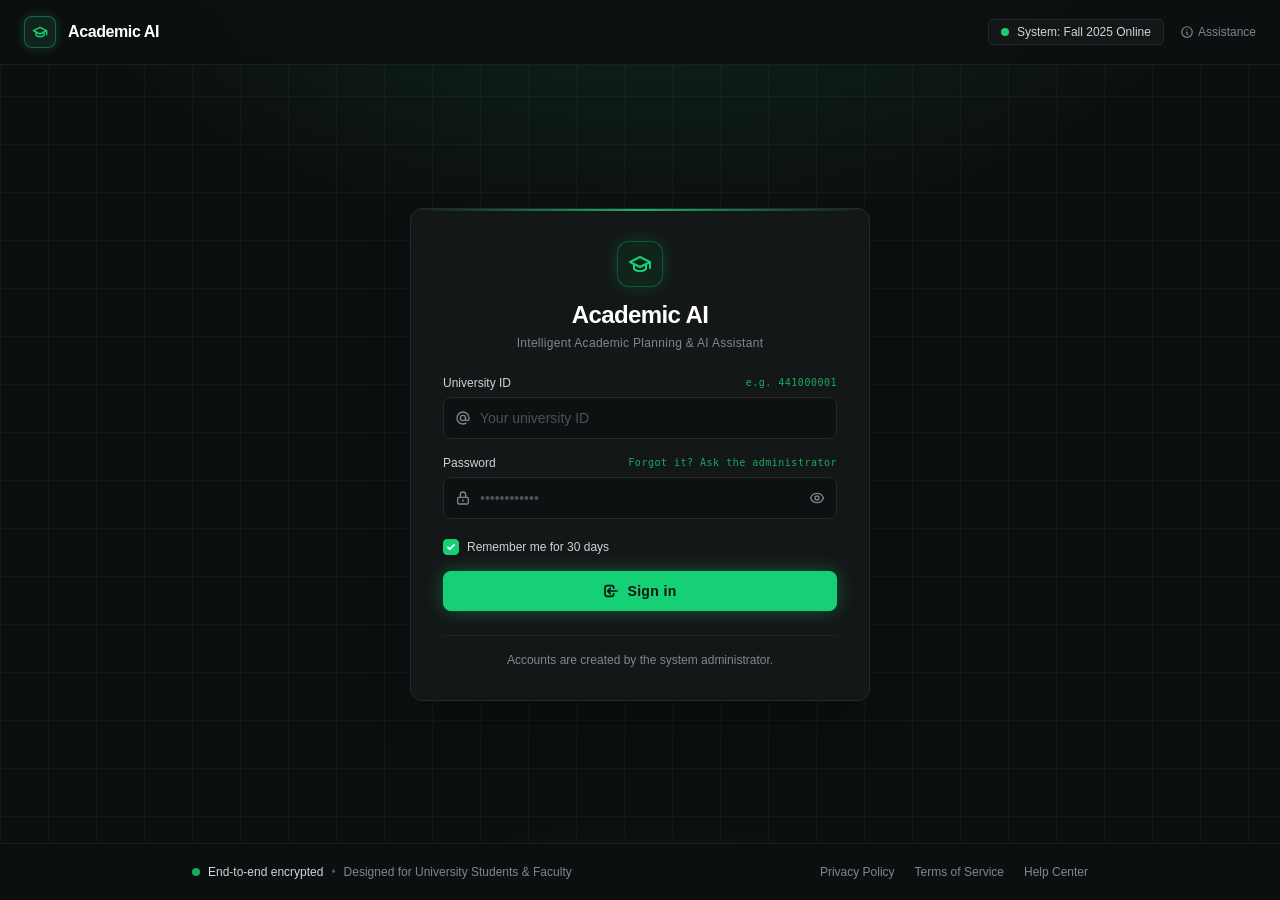
==== frontend/advisor-page/index.html @ 3d841a7f "Add sign-in and role-based access for students, advisors and admins Accounts, sessions, saved chats " ====
<!DOCTYPE html>
<html lang="en">
<head>
  <meta charset="UTF-8">
  <meta name="viewport" content="width=device-width, initial-scale=1.0">
  <title>Academic AI - Advising</title>

  <link rel="preconnect" href="https://fonts.googleapis.com">
  <link rel="preconnect" href="https://fonts.gstatic.com" crossorigin>
  <link rel="stylesheet" href="https://fonts.googleapis.com/css2?family=Inter:wght@300;400;500;600;700;800&amp;family=JetBrains+Mono:wght@400;500;600&amp;display=swap">
  <link rel="stylesheet" href="style.css?v=2">
</head>

<body>

  <!-- ======================= Header ======================= -->
  <header class="header">
    <div class="header__left">
      <a href="index.html" class="brand" aria-label="Academic AI home">
        <div class="brand__logo">
          <svg fill="none" stroke="currentColor" stroke-linecap="round" stroke-linejoin="round" stroke-width="2.2" viewBox="0 0 24 24">
            <path d="M22 10v6M2 10l10-5 10 5-10 5z"></path>
            <path d="M6 12v5c3 3 9 3 12 0v-5"></path>
          </svg>
        </div>
        <span class="brand__name">Academic AI</span>
      </a>
      <nav class="nav-links" aria-label="Main">
        <a href="../chatbot-page/index.html?v=2" class="nav-link">Open chatbot</a>
        <a href="../admin-page/index.html?v=2" class="nav-link" id="admin-link" hidden>Admin console</a>
      </nav>
    </div>

    <div class="header__right">
      <div class="user">
        <div class="user__avatar">?</div>
        <div class="user__info">
          <div class="user__name">Loading</div>
          <div class="user__id"></div>
        </div>
        <button type="button" id="sign-out-btn" class="sign-out" title="Sign out" aria-label="Sign out">
          <svg fill="none" stroke="currentColor" stroke-width="1.8" viewBox="0 0 24 24">
            <path stroke-linecap="round" stroke-linejoin="round" d="M17 16l4-4m0 0l-4-4m4 4H7m6 4v1a3 3 0 01-3 3H6a3 3 0 01-3-3V7a3 3 0 013-3h4a3 3 0 013 3v1"></path>
          </svg>
        </button>
      </div>
    </div>
  </header>

  <!-- ======================= Layout ======================= -->
  <main class="layout" id="layout">

    <!-- Student list -->
    <aside class="list-pane" id="list-pane" aria-label="Students">
      <div class="list-pane__head">
        <h1 class="list-pane__title">Students</h1>
        <span class="muted" id="student-count"></span>
      </div>
      <label class="visually-hidden" for="search">Search students by name or ID</label>
      <input type="search" id="search" class="input" placeholder="Search by name or ID" autocomplete="off">
      <div id="list-status" class="status" role="status"></div>
      <ul class="student-list" id="student-list"></ul>
    </aside>

    <!-- Detail -->
    <section class="detail-pane" id="detail-pane" aria-live="polite">
      <button type="button" class="back-btn" id="back-btn">
        <svg fill="none" stroke="currentColor" stroke-width="2" viewBox="0 0 24 24" width="14" height="14"><path stroke-linecap="round" stroke-linejoin="round" d="M15 19l-7-7 7-7"></path></svg>
        Back to students
      </button>
      <div id="detail"></div>
    </section>
  </main>

  <!-- ======================= Footer ======================= -->
  <footer class="footer">
    <span>Student messages in the chatbot are private to the student.</span>
  </footer>

  <script src="../shared/auth.js?v=2"></script>
  <script src="script.js?v=2"></script>
</body>
</html>
---- frontend/advisor-page/style.css ----
/* ==========================================================
   Academic AI - Advisor page
   ========================================================== */

:root {
  --primary: #16d076;
  --primary-light: #3ae395;
  --primary-10: rgba(22, 208, 118, 0.1);
  --primary-20: rgba(22, 208, 118, 0.2);
  --primary-25: rgba(22, 208, 118, 0.25);
  --primary-30: rgba(22, 208, 118, 0.3);
  --primary-40: rgba(22, 208, 118, 0.4);

  --bg: #0c0f10;
  --surface-dim-70: rgba(12, 15, 16, 0.7);
  --card: #15191a;
  --logo-bg: #11241c;

  --border: #23282b;
  --border-40: rgba(35, 40, 43, 0.4);
  --border-60: rgba(35, 40, 43, 0.6);

  --white: #ffffff;
  --black: #000000;
  --gray-200: #e5e7eb;
  --gray-300: #d1d5db;
  --gray-400: #9ca3af;
  --gray-600: #4b5563;
  --danger: #f87171;
  --danger-10: rgba(248, 113, 113, 0.1);
  --danger-30: rgba(248, 113, 113, 0.3);

  --font: 'Inter', sans-serif;
  --font-mono: 'JetBrains Mono', monospace;
  --transition: 0.2s ease;
}

*, *::before, *::after { box-sizing: border-box; }
html, body { margin: 0; }
h1, h2, h3, p, ul { margin: 0; }
ul { padding: 0; list-style: none; }
a { color: inherit; text-decoration: none; }
button { font: inherit; color: inherit; background: none; border: none; padding: 0; cursor: pointer; }
svg { display: block; flex-shrink: 0; }
[hidden] { display: none !important; }
::selection { background-color: var(--primary); color: var(--black); }

:focus-visible { outline: 2px solid var(--primary); outline-offset: 2px; }

body {
  min-height: 100vh;
  display: flex;
  flex-direction: column;
  font-family: var(--font);
  line-height: 1.5;
  color: var(--gray-200);
  -webkit-font-smoothing: antialiased;
  background-color: var(--bg);
}

.visually-hidden {
  position: absolute; width: 1px; height: 1px; overflow: hidden;
  clip: rect(0 0 0 0); white-space: nowrap;
}

.muted { color: var(--gray-400); }
.mono { font-family: var(--font-mono); }

/* ---------- Header ---------- */
.header {
  position: sticky; top: 0; z-index: 50;
  width: 100%;
  padding: 16px 24px;
  display: flex; align-items: center; justify-content: space-between; gap: 12px;
  border-bottom: 1px solid var(--border-40);
  background-color: var(--surface-dim-70);
  backdrop-filter: blur(4px);
  -webkit-backdrop-filter: blur(4px);
}
.header__left, .header__right { display: flex; align-items: center; gap: 20px; min-width: 0; }
.brand { display: flex; align-items: center; gap: 12px; }
.brand__logo {
  width: 32px; height: 32px;
  display: flex; align-items: center; justify-content: center;
  border-radius: 8px;
  background-color: var(--logo-bg);
  border: 1px solid var(--primary-40);
  box-shadow: 0 0 12px var(--primary-25);
  color: var(--primary);
}
.brand__logo svg { width: 16px; height: 16px; }
.brand__name { font-size: 16px; font-weight: 700; letter-spacing: -0.025em; color: var(--white); white-space: nowrap; }

.nav-links { display: flex; align-items: center; gap: 4px; }
.nav-link {
  padding: 6px 12px; border-radius: 6px;
  font-size: 12px; font-weight: 500; color: var(--gray-400); white-space: nowrap;
  transition: color var(--transition);
}
.nav-link:hover { color: var(--white); }

.user { display: flex; align-items: center; gap: 12px; padding-left: 12px; border-left: 1px solid var(--border); }
.user__avatar {
  width: 28px; height: 28px;
  display: flex; align-items: center; justify-content: center;
  border-radius: 50%;
  background-color: var(--primary-20);
  border: 1px solid var(--primary-40);
  font-size: 12px; font-weight: 700; color: var(--primary);
}
.user__info { display: none; text-align: left; }
.user__name { font-size: 12px; line-height: 1; font-weight: 500; color: var(--white); }
.user__id { margin-top: 2px; font-family: var(--font-mono); font-size: 10px; color: var(--gray-400); }
.sign-out { margin-left: 8px; color: var(--gray-400); transition: color var(--transition); }
.sign-out:hover { color: var(--danger); }
.sign-out svg { width: 16px; height: 16px; }

/* ---------- Layout ---------- */
.layout {
  flex: 1;
  width: 100%;
  max-width: 1200px;
  margin: 0 auto;
  display: grid;
  grid-template-columns: 1fr;
  gap: 24px;
  padding: 24px 16px;
}

.list-pane { display: flex; flex-direction: column; gap: 12px; min-width: 0; }
.list-pane__head { display: flex; align-items: baseline; justify-content: space-between; }
.list-pane__title { font-size: 18px; font-weight: 700; color: var(--white); letter-spacing: -0.02em; }

.input {
  width: 100%;
  padding: 10px 12px;
  border-radius: 10px;
  border: 1px solid var(--border);
  background-color: var(--bg);
  color: var(--white);
  font: inherit; font-size: 14px;
}
.input::placeholder { color: var(--gray-600); }
.input:focus-visible { outline: 2px solid var(--primary); outline-offset: 1px; border-color: var(--primary-40); }

.status { font-size: 13px; color: var(--gray-400); }
.status:empty { display: none; }
.status--error { color: var(--danger); }

.student-list { display: flex; flex-direction: column; gap: 6px; }
.student-row {
  width: 100%;
  display: flex; align-items: center; gap: 12px;
  padding: 10px 12px;
  border-radius: 10px;
  border: 1px solid var(--border);
  background-color: var(--card);
  text-align: left;
  transition: border-color var(--transition);
}
.student-row:hover { border-color: var(--primary-30); }
.student-row[aria-current="true"] { border-color: var(--primary-40); background-color: var(--primary-10); }
.student-row.is-inactive { opacity: 0.6; }
.avatar {
  width: 32px; height: 32px;
  display: flex; align-items: center; justify-content: center;
  border-radius: 50%;
  background-color: var(--primary-20);
  border: 1px solid var(--primary-40);
  font-size: 12px; font-weight: 700; color: var(--primary);
}
.avatar--lg { width: 48px; height: 48px; font-size: 16px; }
.student-row__body { flex: 1; min-width: 0; }
.student-row__name { font-size: 14px; font-weight: 600; color: var(--white); overflow: hidden; text-overflow: ellipsis; white-space: nowrap; }
.student-row__meta { display: flex; flex-wrap: wrap; gap: 2px 10px; font-size: 12px; color: var(--gray-400); }
.student-row__meta .mono { font-size: 11px; }
.student-row__gpa { font-family: var(--font-mono); font-size: 13px; font-weight: 600; color: var(--primary-light); }
.student-row__gpa--low { color: var(--danger); }

/* ---------- Detail ---------- */
.detail-pane { display: none; min-width: 0; }
.back-btn {
  display: inline-flex; align-items: center; gap: 6px;
  margin-bottom: 16px; padding: 6px 10px;
  border-radius: 8px; border: 1px solid var(--border);
  font-size: 13px; color: var(--gray-300);
}
.back-btn:hover { color: var(--white); border-color: var(--primary-30); }

/* Narrow: list OR detail */
.layout.has-selection .list-pane { display: none; }
.layout.has-selection .detail-pane { display: block; }

.empty {
  padding: 32px 20px;
  border: 1px dashed var(--border);
  border-radius: 12px;
  text-align: center;
  font-size: 14px; color: var(--gray-400);
}
.empty strong { display: block; margin-bottom: 4px; font-size: 15px; color: var(--gray-200); }

.profile-head { display: flex; align-items: center; gap: 16px; margin-bottom: 24px; }
.profile-head__name { font-size: 22px; font-weight: 700; color: var(--white); letter-spacing: -0.02em; }
.profile-head__sub { display: flex; flex-wrap: wrap; gap: 4px 12px; align-items: center; font-size: 13px; color: var(--gray-400); }
.badge {
  display: inline-block; padding: 1px 8px; border-radius: 9999px;
  font-size: 11px; font-weight: 500;
  border: 1px solid var(--border); color: var(--gray-300);
}
.badge--ok { border-color: var(--primary-30); color: var(--primary); background-color: var(--primary-10); }
.badge--off { border-color: var(--danger-30); color: var(--danger); background-color: var(--danger-10); }

.section { padding: 20px 0; border-top: 1px solid var(--border-60); }
.section__title { margin-bottom: 12px; font-size: 15px; font-weight: 600; color: var(--white); }
.section__title .count { margin-left: 6px; font-weight: 400; color: var(--gray-400); }

.facts { display: grid; grid-template-columns: 1fr; gap: 12px 24px; margin: 0; }
.fact dt { font-size: 12px; color: var(--gray-400); }
.fact dd { margin: 2px 0 0; font-size: 14px; color: var(--gray-200); overflow-wrap: anywhere; }
.fact dd.is-blank { color: var(--gray-600); }

.standing { display: flex; flex-wrap: wrap; gap: 8px 40px; margin-bottom: 12px; }
.standing__item dt { font-size: 12px; color: var(--gray-400); }
.standing__item dd { margin: 0; font-family: var(--font-mono); font-size: 24px; font-weight: 600; color: var(--white); }
.standing__item dd small { font-size: 12px; font-weight: 400; color: var(--gray-400); }

.notice {
  margin: 12px 0;
  padding: 10px 14px;
  border-radius: 10px;
  border: 1px solid var(--danger-30);
  background-color: var(--danger-10);
  font-size: 13px; color: var(--danger);
}

.course-list { border: 1px solid var(--border); border-radius: 10px; overflow: hidden; }
.course-list li {
  display: flex; align-items: baseline; gap: 12px;
  padding: 8px 12px;
  border-bottom: 1px solid var(--border-60);
  font-size: 13px;
}
.course-list li:last-child { border-bottom: none; }
.course-list__code { flex-shrink: 0; min-width: 70px; font-family: var(--font-mono); font-size: 12px; color: var(--primary-light); }
.course-list__title { flex: 1; min-width: 0; color: var(--gray-200); }
.course-list__credits { flex-shrink: 0; font-size: 12px; color: var(--gray-400); }

.link-btn {
  margin-top: 8px;
  font-size: 13px; font-weight: 500; color: var(--primary);
}
.link-btn:hover { text-decoration: underline; }

.chat-note { font-size: 13px; color: var(--gray-400); margin-top: 4px; }

.skeleton { height: 14px; border-radius: 6px; background-color: var(--card); margin-bottom: 10px; }

/* ---------- Footer ---------- */
.footer {
  width: 100%;
  padding: 16px 24px;
  border-top: 1px solid var(--border-40);
  background-color: var(--surface-dim-70);
  font-size: 12px; color: var(--gray-400);
  text-align: center;
}

/* ---------- Responsive ---------- */
@media (min-width: 768px) {
  .user__info { display: block; }
  .layout { grid-template-columns: 340px 1fr; padding: 32px; }
  .list-pane { position: sticky; top: 80px; align-self: start; max-height: calc(100vh - 160px); }
  .student-list { overflow-y: auto; }
  .detail-pane { display: block; }
  .layout.has-selection .list-pane { display: flex; }
  .back-btn { display: none; }
  .facts { grid-template-columns: 1fr 1fr; }
}

@media (max-width: 480px) {
  .header { padding: 12px 16px; }
  .header__left { gap: 8px; }
  .brand__name { display: none; }
  .nav-link { padding: 6px 8px; }
  .profile-head__name { font-size: 18px; }
}

@media (prefers-reduced-motion: reduce) {
  * { transition: none !important; animation: none !important; scroll-behavior: auto !important; }
}
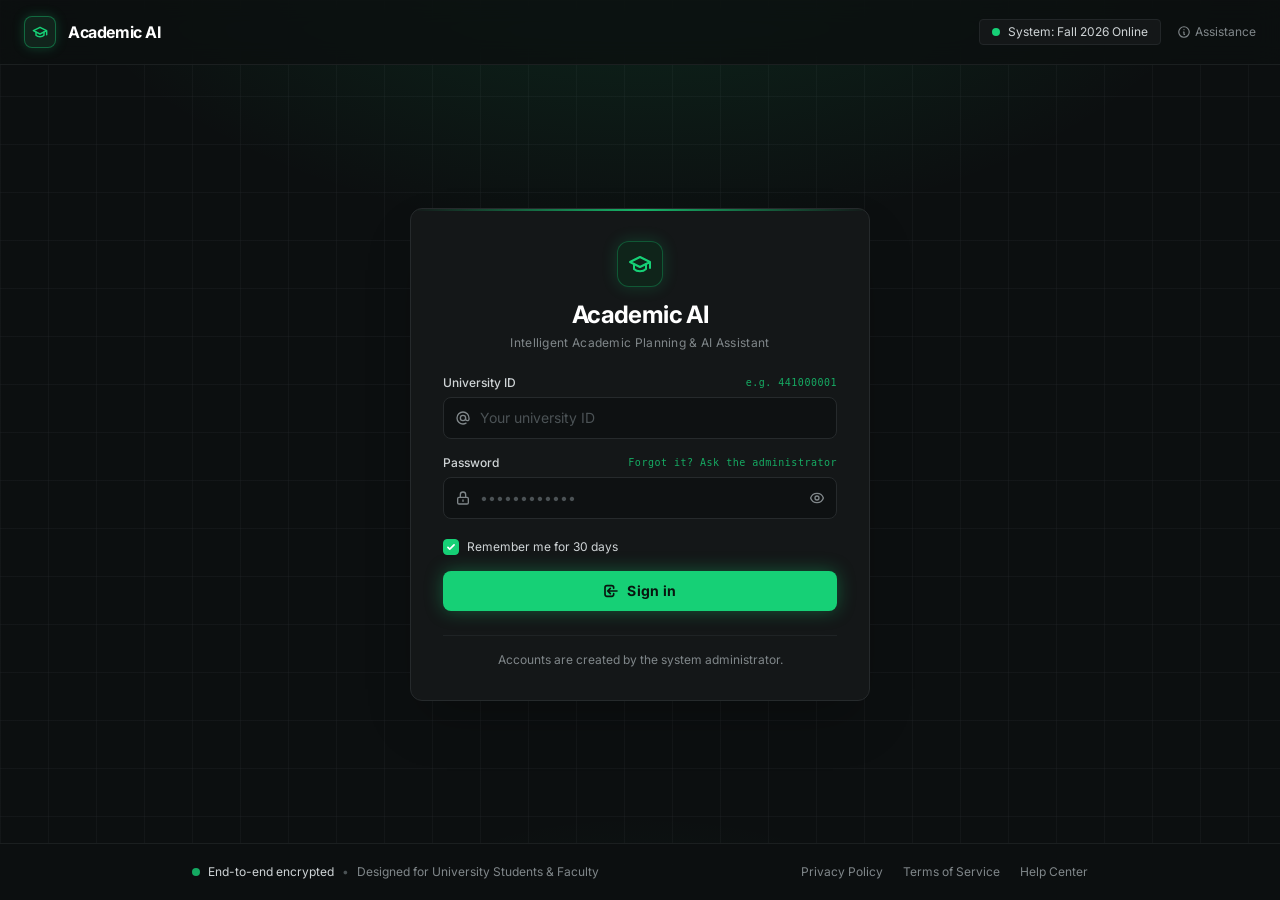
==== commit a8edfe6f: "Add advising tickets, admin role changes, and fix a missing dependency Advising tickets - Students o" ====
--- a/frontend/advisor-page/index.html
+++ b/frontend/advisor-page/index.html
@@ -8,7 +8,7 @@
   <link rel="preconnect" href="https://fonts.googleapis.com">
   <link rel="preconnect" href="https://fonts.gstatic.com" crossorigin>
   <link rel="stylesheet" href="https://fonts.googleapis.com/css2?family=Inter:wght@300;400;500;600;700;800&amp;family=JetBrains+Mono:wght@400;500;600&amp;display=swap">
-  <link rel="stylesheet" href="style.css?v=2">
+  <link rel="stylesheet" href="style.css?v=3">
 </head>
 
 <body>
@@ -32,6 +32,7 @@
     </div>
 
     <div class="header__right">
+      <span class="term-pill" data-term=""></span>
       <div class="user">
         <div class="user__avatar">?</div>
         <div class="user__info">
@@ -47,37 +48,154 @@
     </div>
   </header>
 
-  <!-- ======================= Layout ======================= -->
-  <main class="layout" id="layout">
-
-    <!-- Student list -->
-    <aside class="list-pane" id="list-pane" aria-label="Students">
-      <div class="list-pane__head">
-        <h1 class="list-pane__title">Students</h1>
-        <span class="muted" id="student-count"></span>
-      </div>
-      <label class="visually-hidden" for="search">Search students by name or ID</label>
-      <input type="search" id="search" class="input" placeholder="Search by name or ID" autocomplete="off">
-      <div id="list-status" class="status" role="status"></div>
-      <ul class="student-list" id="student-list"></ul>
-    </aside>
-
-    <!-- Detail -->
-    <section class="detail-pane" id="detail-pane" aria-live="polite">
-      <button type="button" class="back-btn" id="back-btn">
-        <svg fill="none" stroke="currentColor" stroke-width="2" viewBox="0 0 24 24" width="14" height="14"><path stroke-linecap="round" stroke-linejoin="round" d="M15 19l-7-7 7-7"></path></svg>
-        Back to students
-      </button>
-      <div id="detail"></div>
-    </section>
-  </main>
-
-  <!-- ======================= Footer ======================= -->
-  <footer class="footer">
-    <span>Student messages in the chatbot are private to the student.</span>
-  </footer>
+  <!-- ======================= Shell ======================= -->
+  <div class="shell">
+
+    <!-- Main area: one view at a time -->
+    <main class="main" id="main">
+
+      <!-- ===== Dashboard ===== -->
+      <section class="view" id="view-overview" hidden aria-labelledby="overview-title">
+        <div class="view__head">
+          <div>
+            <h1 class="view__title" id="overview-title">Tickets dashboard</h1>
+            <p class="muted view__sub" id="overview-updated">Loading...</p>
+          </div>
+          <button type="button" class="btn btn--ghost" id="refresh-btn">
+            <svg fill="none" stroke="currentColor" stroke-width="2" viewBox="0 0 24 24" width="14" height="14"><path d="M21 12a9 9 0 1 1-2.64-6.36L21 8"></path><path d="M21 3v5h-5"></path></svg>
+            Refresh
+          </button>
+        </div>
+
+        <div class="stats" id="stats"></div>
+
+        <div class="board" id="board"></div>
+      </section>
+
+      <!-- ===== Ticket inbox: list + conversation ===== -->
+      <section class="view view--split" id="view-tickets" hidden>
+        <div class="pane pane--list">
+          <div class="pane__head">
+            <h1 class="pane__title" id="inbox-title">All tickets</h1>
+            <span class="count-pill" id="inbox-count"></span>
+          </div>
+          <label class="visually-hidden" for="ticket-search">Search tickets</label>
+          <input type="search" id="ticket-search" class="input" placeholder="Search by number, title, name or ID" autocomplete="off">
+          <div class="pane__scroll">
+            <ul class="ticket-list" id="ticket-list"></ul>
+            <div class="status" id="ticket-list-status" role="status"></div>
+          </div>
+        </div>
+
+        <div class="pane pane--chat" id="chat-pane" aria-live="polite">
+          <div class="empty empty--fill" id="chat-empty">
+            <strong>Select a ticket</strong>
+            Choose a ticket from the list to read the conversation and reply.
+          </div>
+          <div class="chat" id="chat" hidden>
+            <div class="chat__head">
+              <button type="button" class="icon-btn chat__back" id="chat-back" aria-label="Back to the list">
+                <svg fill="none" stroke="currentColor" stroke-width="2.2" viewBox="0 0 24 24" width="16" height="16"><path stroke-linecap="round" stroke-linejoin="round" d="M15 19l-7-7 7-7"></path></svg>
+              </button>
+              <div class="chat__head-text">
+                <div class="chat__title-row">
+                  <span class="ticket-code" id="chat-code"></span>
+                  <span id="chat-status"></span>
+                </div>
+                <h2 class="chat__title" id="chat-title" dir="auto"></h2>
+                <p class="chat__meta" id="chat-meta"></p>
+              </div>
+              <div class="chat__actions">
+                <button type="button" class="btn btn--primary" id="close-ticket-btn">
+                  <svg fill="none" stroke="currentColor" stroke-width="2.2" viewBox="0 0 24 24" width="14" height="14"><polyline points="20 6 9 17 4 12"></polyline></svg>
+                  Close ticket
+                </button>
+                <button type="button" class="btn btn--ghost" id="reopen-ticket-btn" hidden>Reopen</button>
+              </div>
+            </div>
+
+            <div class="chat__messages" id="chat-messages"></div>
+
+            <form class="composer" id="composer">
+              <div class="composer__row">
+                <label class="visually-hidden" for="reply">Reply to the student</label>
+                <textarea id="reply" class="input composer__input" rows="2" maxlength="2000" dir="auto"
+                          placeholder="Reply to the student..." title="Enter sends, Shift+Enter adds a new line"></textarea>
+                <button type="submit" class="btn btn--primary composer__send" id="send-btn">Send</button>
+              </div>
+              <div class="composer__tools">
+                <label class="visually-hidden" for="quick-reply">Quick replies</label>
+                <select id="quick-reply" class="input input--small">
+                  <option value="">Quick replies...</option>
+                </select>
+                <span class="muted composer__hint">The first reply moves a new ticket to In progress.</span>
+              </div>
+            </form>
+            <div class="closed-note" id="closed-note" hidden></div>
+          </div>
+        </div>
+      </section>
+
+      <!-- ===== Students (academic profiles) ===== -->
+      <section class="view" id="view-students" hidden>
+        <div class="layout" id="layout">
+          <aside class="list-pane" id="list-pane" aria-label="Students">
+            <div class="list-pane__head">
+              <h1 class="list-pane__title">Students</h1>
+              <span class="muted" id="student-count"></span>
+            </div>
+            <label class="visually-hidden" for="search">Search students by name or ID</label>
+            <input type="search" id="search" class="input" placeholder="Search by name or ID" autocomplete="off">
+            <div id="list-status" class="status" role="status"></div>
+            <ul class="student-list" id="student-list"></ul>
+          </aside>
+
+          <section class="detail-pane" id="detail-pane" aria-live="polite">
+            <button type="button" class="back-btn" id="back-btn">
+              <svg fill="none" stroke="currentColor" stroke-width="2" viewBox="0 0 24 24" width="14" height="14"><path stroke-linecap="round" stroke-linejoin="round" d="M15 19l-7-7 7-7"></path></svg>
+              Back to students
+            </button>
+            <div id="detail"></div>
+          </section>
+        </div>
+      </section>
+    </main>
+
+    <!-- Sidebar (left): ticket types and students -->
+    <nav class="sidebar" aria-label="Advising sections">
+      <p class="sidebar__label">Tickets</p>
+      <a class="side-link" href="#overview" data-nav="overview">
+        <svg fill="none" stroke="currentColor" stroke-width="2" viewBox="0 0 24 24"><rect x="3" y="3" width="7" height="7" rx="1.5"></rect><rect x="14" y="3" width="7" height="7" rx="1.5"></rect><rect x="3" y="14" width="7" height="7" rx="1.5"></rect><rect x="14" y="14" width="7" height="7" rx="1.5"></rect></svg>
+        <span>Dashboard</span>
+      </a>
+      <a class="side-link" href="#tickets/all" data-nav="all">
+        <svg fill="none" stroke="currentColor" stroke-width="2" viewBox="0 0 24 24"><path d="M3 7a2 2 0 0 1 2-2h14a2 2 0 0 1 2 2v3a2 2 0 0 0 0 4v3a2 2 0 0 1-2 2H5a2 2 0 0 1-2-2v-3a2 2 0 0 0 0-4z"></path></svg>
+        <span>All tickets</span><span class="side-count" data-count="all"></span>
+      </a>
+      <a class="side-link" href="#tickets/new" data-nav="new">
+        <span class="side-dot side-dot--new"></span>
+        <span>New</span><span class="side-count side-count--new" data-count="new"></span>
+      </a>
+      <a class="side-link" href="#tickets/in_progress" data-nav="in_progress">
+        <span class="side-dot side-dot--progress"></span>
+        <span>In progress</span><span class="side-count side-count--progress" data-count="in_progress"></span>
+      </a>
+      <a class="side-link" href="#tickets/closed" data-nav="closed">
+        <span class="side-dot side-dot--closed"></span>
+        <span>Closed</span><span class="side-count" data-count="closed"></span>
+      </a>
+
+      <p class="sidebar__label">Students</p>
+      <a class="side-link" href="#students" data-nav="students">
+        <svg fill="none" stroke="currentColor" stroke-width="2" viewBox="0 0 24 24"><path d="M17 21v-2a4 4 0 0 0-4-4H5a4 4 0 0 0-4 4v2"></path><circle cx="9" cy="7" r="4"></circle><path d="M23 21v-2a4 4 0 0 0-3-3.87M16 3.13a4 4 0 0 1 0 7.75"></path></svg>
+        <span>Academic profiles</span>
+      </a>
+    </nav>
+  </div>
+
+  <div class="toast" id="toast" role="status" aria-live="polite"></div>
 
   <script src="../shared/auth.js?v=2"></script>
-  <script src="script.js?v=2"></script>
+  <script src="script.js?v=3"></script>
 </body>
 </html>
--- a/frontend/advisor-page/style.css
+++ b/frontend/advisor-page/style.css
@@ -29,6 +29,12 @@
   --danger: #f87171;
   --danger-10: rgba(248, 113, 113, 0.1);
   --danger-30: rgba(248, 113, 113, 0.3);
+  --warn: #fbbf24;
+  --warn-10: rgba(251, 191, 36, 0.1);
+  --warn-30: rgba(251, 191, 36, 0.3);
+  --card-2: #1b1f20;
+  --card-3: #23282a;
+  --header-h: 65px;
 
   --font: 'Inter', sans-serif;
   --font-mono: 'JetBrains Mono', monospace;
@@ -124,7 +130,7 @@
   display: grid;
   grid-template-columns: 1fr;
   gap: 24px;
-  padding: 24px 16px;
+  padding: 0;
 }
 
 .list-pane { display: flex; flex-direction: column; gap: 12px; min-width: 0; }
@@ -266,16 +272,361 @@
   text-align: center;
 }
 
+/* ==========================================================
+   Shell: sidebar on the left + main area
+   ========================================================== */
+.term-pill {
+  display: none;
+  align-items: center; gap: 8px;
+  padding: 6px 12px;
+  border-radius: 9999px;
+  background-color: rgba(21, 25, 26, 0.8);
+  border: 1px solid var(--border);
+  font-size: 12px; font-weight: 500; color: var(--gray-300); white-space: nowrap;
+}
+.term-pill::before { content: ''; width: 8px; height: 8px; border-radius: 50%; background-color: var(--primary); }
+
+.shell {
+  flex: 1;
+  min-height: 0;
+  display: grid;
+  grid-template-columns: 1fr;
+}
+
+.main { min-width: 0; min-height: 0; }
+.view { padding: 20px 16px; }
+
+/* ---------- Sidebar ---------- */
+.sidebar {
+  order: -1;   /* on phones it sits on top as a scrollable strip */
+  display: flex;
+  gap: 4px;
+  padding: 10px 12px;
+  overflow-x: auto;
+  border-bottom: 1px solid var(--border);
+  background-color: rgba(17, 20, 21, 0.6);
+}
+.sidebar__label { display: none; }
+.side-link {
+  display: flex; align-items: center; gap: 10px;
+  padding: 9px 12px;
+  border-radius: 10px;
+  border: 1px solid transparent;
+  font-size: 13px; font-weight: 500; color: var(--gray-400); white-space: nowrap;
+  transition: color var(--transition), background-color var(--transition), border-color var(--transition);
+}
+.side-link svg { width: 16px; height: 16px; }
+.side-link:hover { color: var(--white); background-color: var(--card); }
+.side-link.is-active { color: var(--white); background-color: var(--primary-10); border-color: var(--primary-30); }
+.side-link.is-active svg { color: var(--primary); }
+.side-count {
+  margin-left: auto;
+  min-width: 26px;
+  padding: 1px 8px;
+  border-radius: 9999px;
+  background-color: var(--card-3);
+  font-family: var(--font-mono); font-size: 11px; color: var(--gray-300); text-align: center;
+}
+.side-count:empty { display: none; }
+.side-count--new { background-color: var(--primary-20); color: var(--primary-light); }
+.side-count--progress { background-color: var(--warn-10); color: var(--warn); }
+
+.side-dot { width: 8px; height: 8px; margin: 0 4px; border-radius: 50%; flex-shrink: 0; }
+.side-dot--new { background-color: var(--primary); box-shadow: 0 0 8px rgba(22, 208, 118, 0.6); }
+.side-dot--progress { background-color: var(--warn); }
+.side-dot--closed { background-color: var(--gray-600); }
+
+/* ---------- View heading ---------- */
+.view__head { display: flex; align-items: flex-start; justify-content: space-between; gap: 12px; margin-bottom: 16px; }
+.view__title { font-size: 20px; font-weight: 700; color: var(--white); letter-spacing: -0.02em; }
+.view__sub { margin-top: 2px; font-size: 12px; }
+
+.btn {
+  display: inline-flex; align-items: center; justify-content: center; gap: 6px;
+  padding: 8px 14px;
+  border-radius: 10px;
+  border: 1px solid transparent;
+  font-size: 13px; font-weight: 600; white-space: nowrap;
+  transition: background-color var(--transition), border-color var(--transition), opacity var(--transition);
+}
+.btn--primary { background-color: var(--primary); color: var(--black); box-shadow: 0 0 16px var(--primary-25); }
+.btn--primary:not(:disabled):hover { background-color: var(--primary-light); }
+.btn--ghost { background-color: var(--card); border-color: var(--border); color: var(--gray-200); }
+.btn--ghost:not(:disabled):hover { border-color: var(--primary-30); }
+.btn:disabled { opacity: 0.5; cursor: not-allowed; }
+
+.icon-btn {
+  display: flex; align-items: center; justify-content: center;
+  width: 32px; height: 32px;
+  border-radius: 8px;
+  color: var(--gray-400);
+  transition: color var(--transition), background-color var(--transition);
+}
+.icon-btn:hover { color: var(--white); background-color: var(--card); }
+
+.count-pill {
+  padding: 1px 8px;
+  border-radius: 9999px;
+  background-color: var(--card-3);
+  font-family: var(--font-mono); font-size: 11px; color: var(--gray-300);
+}
+
+.ticket-code { font-family: var(--font-mono); font-size: 12px; font-weight: 600; color: var(--primary-light); }
+
+.status-badge {
+  padding: 1px 8px;
+  border-radius: 9999px;
+  border: 1px solid;
+  font-size: 11px; font-weight: 600; white-space: nowrap;
+}
+.status-badge--new { color: var(--primary); border-color: var(--primary-30); background-color: var(--primary-10); }
+.status-badge--in_progress { color: var(--warn); border-color: var(--warn-30); background-color: var(--warn-10); }
+.status-badge--closed { color: var(--gray-400); border-color: var(--border); background-color: var(--card-3); }
+
+/* ==========================================================
+   Dashboard
+   ========================================================== */
+.stats { display: grid; grid-template-columns: repeat(2, 1fr); gap: 12px; margin-bottom: 16px; }
+.stat {
+  display: flex; flex-direction: column; gap: 6px;
+  padding: 16px;
+  border-radius: 14px;
+  background-color: var(--card);
+  border: 1px solid var(--border);
+}
+.stat__top { display: flex; align-items: center; justify-content: space-between; }
+.stat__label { font-size: 12px; color: var(--gray-400); }
+.stat__icon {
+  display: flex; align-items: center; justify-content: center;
+  width: 30px; height: 30px; border-radius: 8px;
+  background-color: var(--card-3); color: var(--gray-300);
+}
+.stat__icon svg { width: 16px; height: 16px; }
+.stat__value { font-family: var(--font-mono); font-size: 30px; font-weight: 700; color: var(--white); line-height: 1.1; }
+.stat--new .stat__icon { background-color: var(--primary-10); color: var(--primary); }
+.stat--new .stat__value { color: var(--primary-light); }
+.stat--progress .stat__icon { background-color: var(--warn-10); color: var(--warn); }
+.stat--progress .stat__value { color: var(--warn); }
+
+.board { display: grid; grid-template-columns: 1fr; gap: 12px; }
+.column {
+  display: flex; flex-direction: column;
+  min-height: 0;
+  border-radius: 14px;
+  background-color: rgba(21, 25, 26, 0.7);
+  border: 1px solid var(--border);
+}
+.column__head {
+  display: flex; align-items: center; gap: 8px;
+  padding: 12px 14px;
+  border-bottom: 1px solid var(--border);
+}
+.column__title { font-size: 14px; font-weight: 600; color: var(--white); }
+.column__all { margin-left: auto; font-size: 12px; font-weight: 500; color: var(--primary); }
+.column__all:hover { text-decoration: underline; }
+/* Each column scrolls on its own; the page itself doesn't. */
+.column__list {
+  flex: 1;
+  min-height: 0;
+  max-height: 420px;
+  overflow-y: auto;
+  display: flex; flex-direction: column; gap: 8px;
+  padding: 10px;
+}
+.column__empty { padding: 20px 8px; text-align: center; font-size: 13px; color: var(--gray-400); }
+.column__more { padding: 0 14px 10px; font-size: 11px; }
+
+.board-card {
+  display: flex; flex-direction: column; gap: 4px;
+  padding: 12px;
+  border-radius: 10px;
+  background-color: var(--card);
+  border: 1px solid var(--border);
+  transition: border-color var(--transition), transform var(--transition);
+}
+.board-card:hover { border-color: var(--primary-30); }
+.column--progress .board-card:hover { border-color: var(--warn-30); }
+.board-card__top { display: flex; align-items: center; justify-content: space-between; gap: 8px; }
+.board-card__time { font-size: 11px; }
+.board-card__title { font-size: 13px; font-weight: 600; color: var(--white); overflow-wrap: anywhere; }
+.board-card__who { font-size: 12px; color: var(--gray-400); }
+.board-card__who .mono { font-size: 11px; }
+.board-card__foot { font-size: 11px; color: var(--gray-600); }
+
+/* ==========================================================
+   Inbox + conversation
+   ========================================================== */
+.view--split { display: grid; grid-template-columns: 1fr; gap: 12px; }
+.pane { min-width: 0; min-height: 0; }
+.pane--list { display: flex; flex-direction: column; gap: 10px; }
+.pane__head { display: flex; align-items: center; gap: 8px; }
+.pane__title { font-size: 18px; font-weight: 700; color: var(--white); letter-spacing: -0.02em; }
+.pane__scroll { flex: 1; min-height: 0; overflow-y: auto; }
+.view--split.has-chat .pane--list { display: none; }
+.view--split:not(.has-chat) .pane--chat { display: none; }
+
+.ticket-list { display: flex; flex-direction: column; gap: 6px; }
+.ticket-row {
+  display: flex; flex-direction: column; gap: 4px;
+  padding: 12px;
+  border-radius: 12px;
+  background-color: var(--card);
+  border: 1px solid var(--border);
+  transition: border-color var(--transition), background-color var(--transition);
+}
+.ticket-row:hover { border-color: var(--primary-30); }
+.ticket-row.is-selected { border-color: var(--primary-40); background-color: var(--primary-10); }
+.ticket-row__top { display: flex; align-items: center; justify-content: space-between; gap: 8px; }
+.ticket-row__title { font-size: 13px; font-weight: 600; color: var(--white); overflow: hidden; text-overflow: ellipsis; white-space: nowrap; }
+.ticket-row__meta { display: flex; flex-wrap: wrap; gap: 2px 10px; font-size: 11px; color: var(--gray-400); }
+
+.chat {
+  display: flex; flex-direction: column;
+  height: 100%;
+  min-height: 70vh;
+  border-radius: 14px;
+  background-color: var(--card);
+  border: 1px solid var(--border);
+  overflow: hidden;
+}
+.chat__head {
+  display: flex; align-items: flex-start; gap: 10px;
+  padding: 14px 16px;
+  border-bottom: 1px solid var(--border);
+}
+.chat__head-text { flex: 1; min-width: 0; }
+.chat__title-row { display: flex; align-items: center; gap: 8px; }
+.chat__title { margin-top: 2px; font-size: 16px; font-weight: 700; color: var(--white); overflow-wrap: anywhere; }
+.chat__meta { display: flex; flex-wrap: wrap; gap: 2px 12px; margin-top: 2px; font-size: 12px; color: var(--gray-400); }
+.chat__actions { display: flex; gap: 8px; flex-shrink: 0; }
+
+.chat__messages {
+  flex: 1;
+  min-height: 0;
+  overflow-y: auto;
+  display: flex; flex-direction: column; gap: 14px;
+  padding: 18px 16px;
+}
+.system-line {
+  align-self: center;
+  padding: 4px 12px;
+  border-radius: 9999px;
+  background-color: var(--card-2);
+  font-size: 12px; color: var(--gray-400); text-align: center;
+}
+
+.msg { display: flex; gap: 10px; max-width: 85%; }
+.msg--staff { align-self: flex-end; flex-direction: row-reverse; }
+.msg__body { display: flex; flex-direction: column; gap: 4px; min-width: 0; }
+.msg--staff .msg__body { align-items: flex-end; }
+.msg__meta { display: flex; flex-wrap: wrap; align-items: center; gap: 6px; font-size: 11px; }
+.msg__who { font-weight: 600; color: var(--gray-200); }
+.msg__role {
+  padding: 0 6px; border-radius: 4px;
+  background-color: var(--card-3);
+  font-size: 10px; color: var(--gray-400);
+}
+.msg--staff .msg__role { background-color: var(--primary-10); color: var(--primary-light); }
+.msg__bubble {
+  padding: 10px 14px;
+  border-radius: 14px;
+  font-size: 14px; line-height: 1.7;
+  white-space: pre-wrap; overflow-wrap: anywhere;
+  background-color: var(--card-3);
+  border-top-left-radius: 4px;
+}
+.msg--staff .msg__bubble {
+  background-color: var(--primary-10);
+  border: 1px solid var(--primary-20);
+  border-top-left-radius: 14px;
+  border-top-right-radius: 4px;
+}
+.avatar--sm { width: 30px; height: 30px; font-size: 11px; flex-shrink: 0; }
+
+.composer { padding: 12px 14px; border-top: 1px solid var(--border); }
+.composer__row { display: flex; align-items: flex-end; gap: 8px; }
+.composer__input { flex: 1; min-height: 46px; max-height: 160px; resize: vertical; font: inherit; }
+.composer__send { min-height: 46px; }
+.composer__tools { display: flex; flex-wrap: wrap; align-items: center; gap: 8px 12px; margin-top: 8px; }
+.composer__hint { font-size: 11px; }
+.input--small { width: auto; max-width: 280px; padding: 6px 10px; font-size: 12px; }
+select.input { cursor: pointer; }
+
+.closed-note {
+  padding: 14px 16px;
+  border-top: 1px solid var(--border);
+  font-size: 13px; color: var(--gray-400); text-align: center;
+}
+
+.empty--fill { height: 100%; display: flex; flex-direction: column; justify-content: center; }
+
+/* ---------- Toast ---------- */
+.toast {
+  position: fixed; left: 50%; bottom: 24px; z-index: 100;
+  max-width: calc(100vw - 32px);
+  padding: 10px 16px;
+  border-radius: 10px;
+  background-color: var(--card-3);
+  border: 1px solid var(--primary-40);
+  font-size: 13px; color: var(--white);
+  opacity: 0; pointer-events: none;
+  transform: translate(-50%, 12px);
+  transition: opacity 0.25s ease, transform 0.25s ease;
+}
+.toast.is-visible { opacity: 1; transform: translate(-50%, 0); }
+.toast.is-error { border-color: var(--danger-30); }
+
 /* ---------- Responsive ---------- */
 @media (min-width: 768px) {
   .user__info { display: block; }
-  .layout { grid-template-columns: 340px 1fr; padding: 32px; }
-  .list-pane { position: sticky; top: 80px; align-self: start; max-height: calc(100vh - 160px); }
+  .term-pill { display: flex; }
+  .layout { grid-template-columns: 340px 1fr; padding: 0; }
+  .stats { grid-template-columns: repeat(4, 1fr); }
+  .list-pane { position: sticky; top: 0; align-self: start; max-height: calc(100vh - var(--header-h) - 48px); }
   .student-list { overflow-y: auto; }
   .detail-pane { display: block; }
   .layout.has-selection .list-pane { display: flex; }
   .back-btn { display: none; }
   .facts { grid-template-columns: 1fr 1fr; }
+}
+
+/* Desktop: fixed-height app; the sidebar sits on the left edge and every
+   panel scrolls on its own instead of the whole page. */
+@media (min-width: 1024px) {
+  body { height: 100vh; overflow: hidden; }
+  .shell { grid-template-columns: 250px 1fr; }
+  .main { overflow: hidden; }
+  .view { height: 100%; padding: 24px; overflow-y: auto; }
+
+  .sidebar {
+    order: -1;
+    flex-direction: column;
+    gap: 2px;
+    padding: 20px 14px;
+    overflow-y: auto;
+    border-bottom: none;
+    border-right: 1px solid var(--border);
+  }
+  .sidebar__label {
+    display: block;
+    margin: 14px 8px 6px;
+    font-size: 11px; font-weight: 600; letter-spacing: 0.06em; text-transform: uppercase;
+    color: var(--gray-600);
+  }
+  .sidebar__label:first-child { margin-top: 0; }
+
+  #view-overview { display: flex; flex-direction: column; overflow: hidden; }
+  #view-overview[hidden] { display: none; }
+  .board { flex: 1; min-height: 0; grid-template-columns: repeat(3, 1fr); }
+  .column__list { max-height: none; }
+
+  .view--split { grid-template-columns: 340px 1fr; gap: 16px; overflow: hidden; }
+  .view--split.has-chat .pane--list,
+  .view--split:not(.has-chat) .pane--chat { display: flex; }
+  .pane--chat { display: flex; flex-direction: column; min-height: 0; }
+  .pane--list { min-height: 0; }
+  .chat { min-height: 0; flex: 1; }
+  .chat__back { display: none; }
 }
 
 @media (max-width: 480px) {
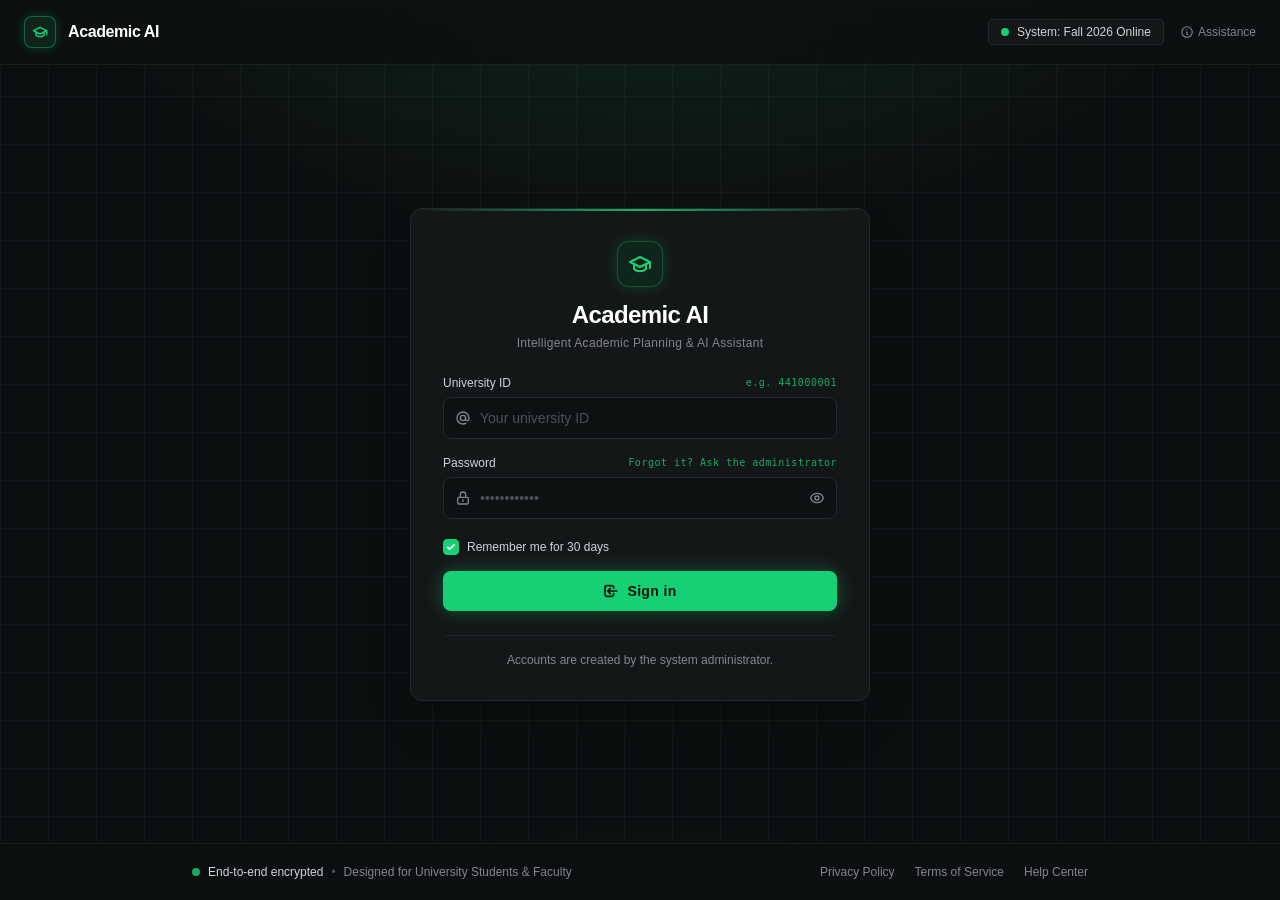
==== commit 97553005: "Finish advising tickets: floating button, account details, reply & resolve - Ticket button is now a " ====
--- a/frontend/advisor-page/index.html
+++ b/frontend/advisor-page/index.html
@@ -8,7 +8,7 @@
   <link rel="preconnect" href="https://fonts.googleapis.com">
   <link rel="preconnect" href="https://fonts.gstatic.com" crossorigin>
   <link rel="stylesheet" href="https://fonts.googleapis.com/css2?family=Inter:wght@300;400;500;600;700;800&amp;family=JetBrains+Mono:wght@400;500;600&amp;display=swap">
-  <link rel="stylesheet" href="style.css?v=3">
+  <link rel="stylesheet" href="style.css?v=4">
 </head>
 
 <body>
@@ -108,7 +108,7 @@
               <div class="chat__actions">
                 <button type="button" class="btn btn--primary" id="close-ticket-btn">
                   <svg fill="none" stroke="currentColor" stroke-width="2.2" viewBox="0 0 24 24" width="14" height="14"><polyline points="20 6 9 17 4 12"></polyline></svg>
-                  Close ticket
+                  Mark resolved
                 </button>
                 <button type="button" class="btn btn--ghost" id="reopen-ticket-btn" hidden>Reopen</button>
               </div>
@@ -121,7 +121,10 @@
                 <label class="visually-hidden" for="reply">Reply to the student</label>
                 <textarea id="reply" class="input composer__input" rows="2" maxlength="2000" dir="auto"
                           placeholder="Reply to the student..." title="Enter sends, Shift+Enter adds a new line"></textarea>
-                <button type="submit" class="btn btn--primary composer__send" id="send-btn">Send</button>
+                <div class="composer__btns">
+                  <button type="submit" class="btn btn--primary composer__send" id="resolve-btn">Reply &amp; resolve</button>
+                  <button type="submit" class="btn btn--ghost composer__send" id="send-btn">Send</button>
+                </div>
               </div>
               <div class="composer__tools">
                 <label class="visually-hidden" for="quick-reply">Quick replies</label>
@@ -132,6 +135,11 @@
               </div>
             </form>
             <div class="closed-note" id="closed-note" hidden></div>
+
+            <details class="chat__profile" open>
+              <summary>Student profile</summary>
+              <div class="chat__profile-body" id="chat-profile-body"></div>
+            </details>
           </div>
         </div>
       </section>
@@ -182,7 +190,7 @@
       </a>
       <a class="side-link" href="#tickets/closed" data-nav="closed">
         <span class="side-dot side-dot--closed"></span>
-        <span>Closed</span><span class="side-count" data-count="closed"></span>
+        <span>Resolved</span><span class="side-count" data-count="closed"></span>
       </a>
 
       <p class="sidebar__label">Students</p>
@@ -196,6 +204,6 @@
   <div class="toast" id="toast" role="status" aria-live="polite"></div>
 
   <script src="../shared/auth.js?v=2"></script>
-  <script src="script.js?v=3"></script>
+  <script src="script.js?v=4"></script>
 </body>
 </html>
--- a/frontend/advisor-page/style.css
+++ b/frontend/advisor-page/style.css
@@ -640,3 +640,22 @@
 @media (prefers-reduced-motion: reduce) {
   * { transition: none !important; animation: none !important; scroll-behavior: auto !important; }
 }
+
+/* Reply & resolve buttons and the student profile under a conversation */
+.composer__btns { display: flex; flex-direction: column; gap: 6px; flex-shrink: 0; }
+.composer__btns .composer__send { min-height: 38px; }
+.chat__profile { flex-shrink: 0; border-top: 1px solid var(--border); max-height: 45vh; overflow-y: auto; min-width: 0; }
+.chat__profile > summary {
+  position: sticky; top: 0; z-index: 1;
+  padding: 12px 16px; cursor: pointer;
+  background-color: var(--card);
+  font-size: 14px; font-weight: 600; color: var(--white);
+}
+.chat__profile-body { padding: 0 16px 16px; min-width: 0; overflow-wrap: anywhere; }
+.chat__messages { min-height: 160px; }
+@media (max-width: 480px) {
+  .composer__row { flex-wrap: wrap; }
+  .composer__input { flex-basis: 100%; }
+  .composer__btns { flex-direction: row; width: 100%; }
+  .composer__btns .btn { flex: 1; }
+}
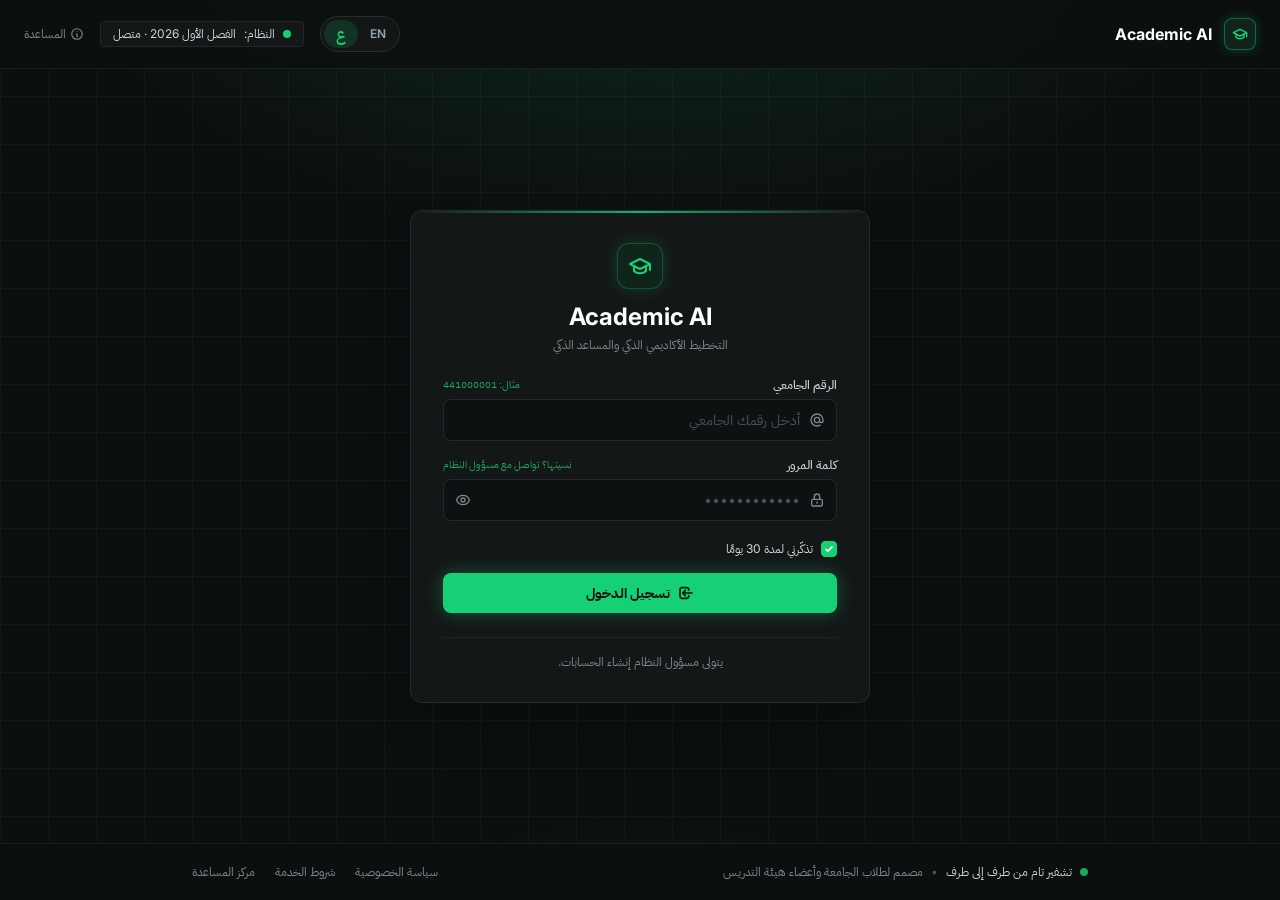
==== commit f52e06f9: "Arabic/English interface, sample academic records, quick-reply fix - Every page has an "EN | ع" swit" ====
--- a/frontend/advisor-page/index.html
+++ b/frontend/advisor-page/index.html
@@ -1,14 +1,16 @@
 <!DOCTYPE html>
-<html lang="en">
+<html>
 <head>
   <meta charset="UTF-8">
   <meta name="viewport" content="width=device-width, initial-scale=1.0">
-  <title>Academic AI - Advising</title>
+  <script src="../shared/i18n.js?v=1"></script>
+  <link rel="stylesheet" href="../shared/i18n.css?v=3">
+  <title data-i18n="advisor.title">Academic AI - Advising</title>
 
   <link rel="preconnect" href="https://fonts.googleapis.com">
   <link rel="preconnect" href="https://fonts.gstatic.com" crossorigin>
-  <link rel="stylesheet" href="https://fonts.googleapis.com/css2?family=Inter:wght@300;400;500;600;700;800&amp;family=JetBrains+Mono:wght@400;500;600&amp;display=swap">
-  <link rel="stylesheet" href="style.css?v=4">
+  <link rel="stylesheet" href="https://fonts.googleapis.com/css2?family=Inter:wght@300;400;500;600;700;800&amp;family=JetBrains+Mono:wght@400;500;600&amp;family=IBM+Plex+Sans+Arabic:wght@400;500;600;700&amp;display=swap">
+  <link rel="stylesheet" href="style.css?v=6">
 </head>
 
 <body>
@@ -16,7 +18,7 @@
   <!-- ======================= Header ======================= -->
   <header class="header">
     <div class="header__left">
-      <a href="index.html" class="brand" aria-label="Academic AI home">
+      <a href="index.html" class="brand" data-i18n-aria-label="advisor.home" aria-label="Academic AI home">
         <div class="brand__logo">
           <svg fill="none" stroke="currentColor" stroke-linecap="round" stroke-linejoin="round" stroke-width="2.2" viewBox="0 0 24 24">
             <path d="M22 10v6M2 10l10-5 10 5-10 5z"></path>
@@ -25,9 +27,9 @@
         </div>
         <span class="brand__name">Academic AI</span>
       </a>
-      <nav class="nav-links" aria-label="Main">
-        <a href="../chatbot-page/index.html?v=2" class="nav-link">Open chatbot</a>
-        <a href="../admin-page/index.html?v=2" class="nav-link" id="admin-link" hidden>Admin console</a>
+      <nav class="nav-links" data-i18n-aria-label="advisor.navMain" aria-label="Main">
+        <a href="../chatbot-page/index.html?v=2" class="nav-link" data-i18n="advisor.openChatbot">Open chatbot</a>
+        <a href="../admin-page/index.html?v=2" class="nav-link" id="admin-link" hidden data-i18n="advisor.adminConsole">Admin console</a>
       </nav>
     </div>
 
@@ -39,7 +41,7 @@
           <div class="user__name">Loading</div>
           <div class="user__id"></div>
         </div>
-        <button type="button" id="sign-out-btn" class="sign-out" title="Sign out" aria-label="Sign out">
+        <button type="button" id="sign-out-btn" class="sign-out" data-i18n-title="common.signOut" data-i18n-aria-label="common.signOut" title="Sign out" aria-label="Sign out">
           <svg fill="none" stroke="currentColor" stroke-width="1.8" viewBox="0 0 24 24">
             <path stroke-linecap="round" stroke-linejoin="round" d="M17 16l4-4m0 0l-4-4m4 4H7m6 4v1a3 3 0 01-3 3H6a3 3 0 01-3-3V7a3 3 0 013-3h4a3 3 0 013 3v1"></path>
           </svg>
@@ -58,12 +60,12 @@
       <section class="view" id="view-overview" hidden aria-labelledby="overview-title">
         <div class="view__head">
           <div>
-            <h1 class="view__title" id="overview-title">Tickets dashboard</h1>
+            <h1 class="view__title" id="overview-title" data-i18n="advisor.dashboard">Tickets dashboard</h1>
             <p class="muted view__sub" id="overview-updated">Loading...</p>
           </div>
           <button type="button" class="btn btn--ghost" id="refresh-btn">
             <svg fill="none" stroke="currentColor" stroke-width="2" viewBox="0 0 24 24" width="14" height="14"><path d="M21 12a9 9 0 1 1-2.64-6.36L21 8"></path><path d="M21 3v5h-5"></path></svg>
-            Refresh
+            <span data-i18n="advisor.refresh">Refresh</span>
           </button>
         </div>
 
@@ -79,8 +81,8 @@
             <h1 class="pane__title" id="inbox-title">All tickets</h1>
             <span class="count-pill" id="inbox-count"></span>
           </div>
-          <label class="visually-hidden" for="ticket-search">Search tickets</label>
-          <input type="search" id="ticket-search" class="input" placeholder="Search by number, title, name or ID" autocomplete="off">
+          <label class="visually-hidden" for="ticket-search" data-i18n="advisor.searchTickets">Search tickets</label>
+          <input type="search" id="ticket-search" class="input" data-i18n-placeholder="advisor.searchTicketsPh" placeholder="Search by number, title, name or ID" autocomplete="off">
           <div class="pane__scroll">
             <ul class="ticket-list" id="ticket-list"></ul>
             <div class="status" id="ticket-list-status" role="status"></div>
@@ -89,13 +91,13 @@
 
         <div class="pane pane--chat" id="chat-pane" aria-live="polite">
           <div class="empty empty--fill" id="chat-empty">
-            <strong>Select a ticket</strong>
-            Choose a ticket from the list to read the conversation and reply.
+            <strong data-i18n="advisor.selectTicket">Select a ticket</strong>
+            <span data-i18n="advisor.selectTicketHint">Choose a ticket from the list to read the conversation and reply.</span>
           </div>
           <div class="chat" id="chat" hidden>
             <div class="chat__head">
-              <button type="button" class="icon-btn chat__back" id="chat-back" aria-label="Back to the list">
-                <svg fill="none" stroke="currentColor" stroke-width="2.2" viewBox="0 0 24 24" width="16" height="16"><path stroke-linecap="round" stroke-linejoin="round" d="M15 19l-7-7 7-7"></path></svg>
+              <button type="button" class="icon-btn chat__back" id="chat-back" data-i18n-aria-label="advisor.backToList" aria-label="Back to the list">
+                <svg fill="none" stroke="currentColor" stroke-width="2.2" viewBox="0 0 24 24" class="flip-rtl" width="16" height="16"><path stroke-linecap="round" stroke-linejoin="round" d="M15 19l-7-7 7-7"></path></svg>
               </button>
               <div class="chat__head-text">
                 <div class="chat__title-row">
@@ -108,9 +110,9 @@
               <div class="chat__actions">
                 <button type="button" class="btn btn--primary" id="close-ticket-btn">
                   <svg fill="none" stroke="currentColor" stroke-width="2.2" viewBox="0 0 24 24" width="14" height="14"><polyline points="20 6 9 17 4 12"></polyline></svg>
-                  Mark resolved
+                  <span data-i18n="advisor.markResolved">Mark resolved</span>
                 </button>
-                <button type="button" class="btn btn--ghost" id="reopen-ticket-btn" hidden>Reopen</button>
+                <button type="button" class="btn btn--ghost" id="reopen-ticket-btn" hidden data-i18n="advisor.reopen">Reopen</button>
               </div>
             </div>
 
@@ -118,26 +120,26 @@
 
             <form class="composer" id="composer">
               <div class="composer__row">
-                <label class="visually-hidden" for="reply">Reply to the student</label>
+                <label class="visually-hidden" for="reply" data-i18n="advisor.replyLabel">Reply to the student</label>
                 <textarea id="reply" class="input composer__input" rows="2" maxlength="2000" dir="auto"
-                          placeholder="Reply to the student..." title="Enter sends, Shift+Enter adds a new line"></textarea>
+                          data-i18n-placeholder="advisor.replyPh" data-i18n-title="advisor.replyTitle" placeholder="Reply to the student..." title="Enter sends, Shift+Enter adds a new line"></textarea>
                 <div class="composer__btns">
-                  <button type="submit" class="btn btn--primary composer__send" id="resolve-btn">Reply &amp; resolve</button>
-                  <button type="submit" class="btn btn--ghost composer__send" id="send-btn">Send</button>
+                  <button type="submit" class="btn btn--primary composer__send" id="resolve-btn" data-i18n="advisor.replyResolve">Reply &amp; resolve</button>
+                  <button type="submit" class="btn btn--ghost composer__send" id="send-btn" data-i18n="advisor.send">Send</button>
                 </div>
               </div>
               <div class="composer__tools">
-                <label class="visually-hidden" for="quick-reply">Quick replies</label>
+                <label class="visually-hidden" for="quick-reply" data-i18n="advisor.quickReplies">Quick replies</label>
                 <select id="quick-reply" class="input input--small">
-                  <option value="">Quick replies...</option>
+                  <option value="" data-i18n="advisor.quickRepliesPh">Quick replies...</option>
                 </select>
-                <span class="muted composer__hint">The first reply moves a new ticket to In progress.</span>
+                <span class="muted composer__hint" data-i18n="advisor.firstReplyHint">The first reply moves a new ticket to In progress.</span>
               </div>
             </form>
             <div class="closed-note" id="closed-note" hidden></div>
 
             <details class="chat__profile" open>
-              <summary>Student profile</summary>
+              <summary data-i18n="advisor.studentProfile">Student profile</summary>
               <div class="chat__profile-body" id="chat-profile-body"></div>
             </details>
           </div>
@@ -147,21 +149,21 @@
       <!-- ===== Students (academic profiles) ===== -->
       <section class="view" id="view-students" hidden>
         <div class="layout" id="layout">
-          <aside class="list-pane" id="list-pane" aria-label="Students">
+          <aside class="list-pane" id="list-pane" data-i18n-aria-label="advisor.students" aria-label="Students">
             <div class="list-pane__head">
-              <h1 class="list-pane__title">Students</h1>
+              <h1 class="list-pane__title" data-i18n="advisor.students">Students</h1>
               <span class="muted" id="student-count"></span>
             </div>
-            <label class="visually-hidden" for="search">Search students by name or ID</label>
-            <input type="search" id="search" class="input" placeholder="Search by name or ID" autocomplete="off">
+            <label class="visually-hidden" for="search" data-i18n="advisor.searchStudentsLabel">Search students by name or ID</label>
+            <input type="search" id="search" class="input" data-i18n-placeholder="advisor.searchStudentsPh" placeholder="Search by name or ID" autocomplete="off">
             <div id="list-status" class="status" role="status"></div>
             <ul class="student-list" id="student-list"></ul>
           </aside>
 
           <section class="detail-pane" id="detail-pane" aria-live="polite">
             <button type="button" class="back-btn" id="back-btn">
-              <svg fill="none" stroke="currentColor" stroke-width="2" viewBox="0 0 24 24" width="14" height="14"><path stroke-linecap="round" stroke-linejoin="round" d="M15 19l-7-7 7-7"></path></svg>
-              Back to students
+              <svg fill="none" stroke="currentColor" stroke-width="2" viewBox="0 0 24 24" class="flip-rtl" width="14" height="14"><path stroke-linecap="round" stroke-linejoin="round" d="M15 19l-7-7 7-7"></path></svg>
+              <span data-i18n="advisor.backToStudents">Back to students</span>
             </button>
             <div id="detail"></div>
           </section>
@@ -170,40 +172,41 @@
     </main>
 
     <!-- Sidebar (left): ticket types and students -->
-    <nav class="sidebar" aria-label="Advising sections">
-      <p class="sidebar__label">Tickets</p>
+    <nav class="sidebar" data-i18n-aria-label="advisor.sections" aria-label="Advising sections">
+      <p class="sidebar__label" data-i18n="advisor.tickets">Tickets</p>
       <a class="side-link" href="#overview" data-nav="overview">
         <svg fill="none" stroke="currentColor" stroke-width="2" viewBox="0 0 24 24"><rect x="3" y="3" width="7" height="7" rx="1.5"></rect><rect x="14" y="3" width="7" height="7" rx="1.5"></rect><rect x="3" y="14" width="7" height="7" rx="1.5"></rect><rect x="14" y="14" width="7" height="7" rx="1.5"></rect></svg>
-        <span>Dashboard</span>
+        <span data-i18n="advisor.nav.dashboard">Dashboard</span>
       </a>
       <a class="side-link" href="#tickets/all" data-nav="all">
         <svg fill="none" stroke="currentColor" stroke-width="2" viewBox="0 0 24 24"><path d="M3 7a2 2 0 0 1 2-2h14a2 2 0 0 1 2 2v3a2 2 0 0 0 0 4v3a2 2 0 0 1-2 2H5a2 2 0 0 1-2-2v-3a2 2 0 0 0 0-4z"></path></svg>
-        <span>All tickets</span><span class="side-count" data-count="all"></span>
+        <span data-i18n="advisor.filter.all">All tickets</span><span class="side-count" data-count="all"></span>
       </a>
       <a class="side-link" href="#tickets/new" data-nav="new">
         <span class="side-dot side-dot--new"></span>
-        <span>New</span><span class="side-count side-count--new" data-count="new"></span>
+        <span data-i18n="status.new">New</span><span class="side-count side-count--new" data-count="new"></span>
       </a>
       <a class="side-link" href="#tickets/in_progress" data-nav="in_progress">
         <span class="side-dot side-dot--progress"></span>
-        <span>In progress</span><span class="side-count side-count--progress" data-count="in_progress"></span>
+        <span data-i18n="status.in_progress">In progress</span><span class="side-count side-count--progress" data-count="in_progress"></span>
       </a>
       <a class="side-link" href="#tickets/closed" data-nav="closed">
         <span class="side-dot side-dot--closed"></span>
-        <span>Resolved</span><span class="side-count" data-count="closed"></span>
-      </a>
-
-      <p class="sidebar__label">Students</p>
+        <span data-i18n="status.closed">Resolved</span><span class="side-count" data-count="closed"></span>
+      </a>
+
+      <p class="sidebar__label" data-i18n="advisor.students">Students</p>
       <a class="side-link" href="#students" data-nav="students">
         <svg fill="none" stroke="currentColor" stroke-width="2" viewBox="0 0 24 24"><path d="M17 21v-2a4 4 0 0 0-4-4H5a4 4 0 0 0-4 4v2"></path><circle cx="9" cy="7" r="4"></circle><path d="M23 21v-2a4 4 0 0 0-3-3.87M16 3.13a4 4 0 0 1 0 7.75"></path></svg>
-        <span>Academic profiles</span>
+        <span data-i18n="advisor.nav.profiles">Academic profiles</span>
       </a>
     </nav>
   </div>
 
   <div class="toast" id="toast" role="status" aria-live="polite"></div>
 
-  <script src="../shared/auth.js?v=2"></script>
-  <script src="script.js?v=4"></script>
+  <script src="../shared/auth.js?v=3"></script>
+  <script src="strings.js?v=2"></script>
+  <script src="script.js?v=7"></script>
 </body>
 </html>
--- a/frontend/shared/i18n.css
+++ b/frontend/shared/i18n.css
@@ -0,0 +1,80 @@
+/* ==========================================================
+   Academic AI - Language switch and shared RTL rules
+   ========================================================== */
+
+/* Latin text keeps Inter; Arabic letters fall through to Plex Arabic. */
+html[lang="ar"] body,
+html[lang="ar"] button,
+html[lang="ar"] input,
+html[lang="ar"] textarea,
+html[lang="ar"] select {
+  font-family: 'Inter', 'IBM Plex Sans Arabic', system-ui, -apple-system, 'Segoe UI', sans-serif;
+}
+
+/* No flash of the other language before the first translation pass. */
+.i18n-pending [data-i18n],
+.i18n-pending [data-i18n-html] {
+  visibility: hidden;
+}
+
+/* Icons that point a direction (chevrons, arrows, send) mirror in Arabic. */
+[dir="rtl"] .flip-rtl {
+  transform: scaleX(-1);
+}
+
+/* ---------- EN | ع switch ---------- */
+.lang-switch {
+  display: inline-flex;
+  align-items: center;
+  flex-shrink: 0;
+  padding: 3px;
+  gap: 2px;
+  border-radius: 9999px;
+  border: 1px solid #2a2e30;
+  background-color: rgba(21, 25, 26, 0.8);
+}
+
+.lang-switch__btn {
+  min-width: 34px;
+  height: 28px;
+  padding: 0 10px;
+  border: none;
+  border-radius: 9999px;
+  background: none;
+  color: #94a3b8;
+  font: 600 12px/1 'Inter', 'IBM Plex Sans Arabic', system-ui, sans-serif;
+  cursor: pointer;
+  transition: background-color 0.15s ease, color 0.15s ease;
+}
+
+.lang-switch__btn[lang="ar"] {
+  font-size: 15px;
+}
+
+.lang-switch__btn:hover {
+  color: #ffffff;
+}
+
+.lang-switch__btn.is-active {
+  background-color: rgba(22, 208, 118, 0.15);
+  color: #16d076;
+}
+
+.lang-switch__btn:focus-visible {
+  outline: 2px solid #16d076;
+  outline-offset: 1px;
+}
+
+@media (max-width: 480px) {
+  .lang-switch__btn { min-width: 30px; padding: 0 8px; height: 26px; }
+}
+
+/* Letter-spacing pulls joined Arabic letters apart; uppercase has no meaning there. */
+html[lang="ar"] body * {
+  letter-spacing: normal !important;
+}
+
+/* E-mail, phone and ID fields stay left-to-right, aligned with the Arabic layout. */
+[dir="rtl"] input[dir="ltr"] {
+  text-align: right;
+}
--- a/frontend/advisor-page/style.css
+++ b/frontend/advisor-page/style.css
@@ -37,7 +37,7 @@
   --header-h: 65px;
 
   --font: 'Inter', sans-serif;
-  --font-mono: 'JetBrains Mono', monospace;
+  --font-mono: 'JetBrains Mono', 'IBM Plex Sans Arabic', monospace;
   --transition: 0.2s ease;
 }
 
@@ -105,7 +105,7 @@
 }
 .nav-link:hover { color: var(--white); }
 
-.user { display: flex; align-items: center; gap: 12px; padding-left: 12px; border-left: 1px solid var(--border); }
+.user { display: flex; align-items: center; gap: 12px; padding-inline-start: 12px; border-inline-start: 1px solid var(--border); }
 .user__avatar {
   width: 28px; height: 28px;
   display: flex; align-items: center; justify-content: center;
@@ -114,10 +114,10 @@
   border: 1px solid var(--primary-40);
   font-size: 12px; font-weight: 700; color: var(--primary);
 }
-.user__info { display: none; text-align: left; }
+.user__info { display: none; text-align: start; }
 .user__name { font-size: 12px; line-height: 1; font-weight: 500; color: var(--white); }
 .user__id { margin-top: 2px; font-family: var(--font-mono); font-size: 10px; color: var(--gray-400); }
-.sign-out { margin-left: 8px; color: var(--gray-400); transition: color var(--transition); }
+.sign-out { margin-inline-start: 8px; color: var(--gray-400); transition: color var(--transition); }
 .sign-out:hover { color: var(--danger); }
 .sign-out svg { width: 16px; height: 16px; }
 
@@ -161,7 +161,7 @@
   border-radius: 10px;
   border: 1px solid var(--border);
   background-color: var(--card);
-  text-align: left;
+  text-align: start;
   transition: border-color var(--transition);
 }
 .student-row:hover { border-color: var(--primary-30); }
@@ -219,7 +219,7 @@
 
 .section { padding: 20px 0; border-top: 1px solid var(--border-60); }
 .section__title { margin-bottom: 12px; font-size: 15px; font-weight: 600; color: var(--white); }
-.section__title .count { margin-left: 6px; font-weight: 400; color: var(--gray-400); }
+.section__title .count { margin-inline-start: 6px; font-weight: 400; color: var(--gray-400); }
 
 .facts { display: grid; grid-template-columns: 1fr; gap: 12px 24px; margin: 0; }
 .fact dt { font-size: 12px; color: var(--gray-400); }
@@ -320,7 +320,7 @@
 .side-link.is-active { color: var(--white); background-color: var(--primary-10); border-color: var(--primary-30); }
 .side-link.is-active svg { color: var(--primary); }
 .side-count {
-  margin-left: auto;
+  margin-inline-start: auto;
   min-width: 26px;
   padding: 1px 8px;
   border-radius: 9999px;
@@ -422,7 +422,7 @@
   border-bottom: 1px solid var(--border);
 }
 .column__title { font-size: 14px; font-weight: 600; color: var(--white); }
-.column__all { margin-left: auto; font-size: 12px; font-weight: 500; color: var(--primary); }
+.column__all { margin-inline-start: auto; font-size: 12px; font-weight: 500; color: var(--primary); }
 .column__all:hover { text-decoration: underline; }
 /* Each column scrolls on its own; the page itself doesn't. */
 .column__list {
@@ -533,13 +533,13 @@
   font-size: 14px; line-height: 1.7;
   white-space: pre-wrap; overflow-wrap: anywhere;
   background-color: var(--card-3);
-  border-top-left-radius: 4px;
+  border-start-start-radius: 4px;
 }
 .msg--staff .msg__bubble {
   background-color: var(--primary-10);
   border: 1px solid var(--primary-20);
-  border-top-left-radius: 14px;
-  border-top-right-radius: 4px;
+  border-start-start-radius: 14px;
+  border-start-end-radius: 4px;
 }
 .avatar--sm { width: 30px; height: 30px; font-size: 11px; flex-shrink: 0; }
 
@@ -605,7 +605,7 @@
     padding: 20px 14px;
     overflow-y: auto;
     border-bottom: none;
-    border-right: 1px solid var(--border);
+    border-inline-end: 1px solid var(--border);
   }
   .sidebar__label {
     display: block;
@@ -659,3 +659,17 @@
   .composer__btns { flex-direction: row; width: 100%; }
   .composer__btns .btn { flex: 1; }
 }
+
+/* ==========================================================
+   Arabic (RTL): letter spacing breaks joined letters
+   ========================================================== */
+[dir="rtl"] .brand__name,
+[dir="rtl"] .list-pane__title,
+[dir="rtl"] .profile-head__name,
+[dir="rtl"] .view__title,
+[dir="rtl"] .pane__title,
+[dir="rtl"] .sidebar__label { letter-spacing: 0; text-transform: none; }
+[dir="rtl"] .side-link,
+[dir="rtl"] .btn,
+[dir="rtl"] .composer__hint { white-space: normal; }
+[dir="rtl"] .side-link { white-space: nowrap; }
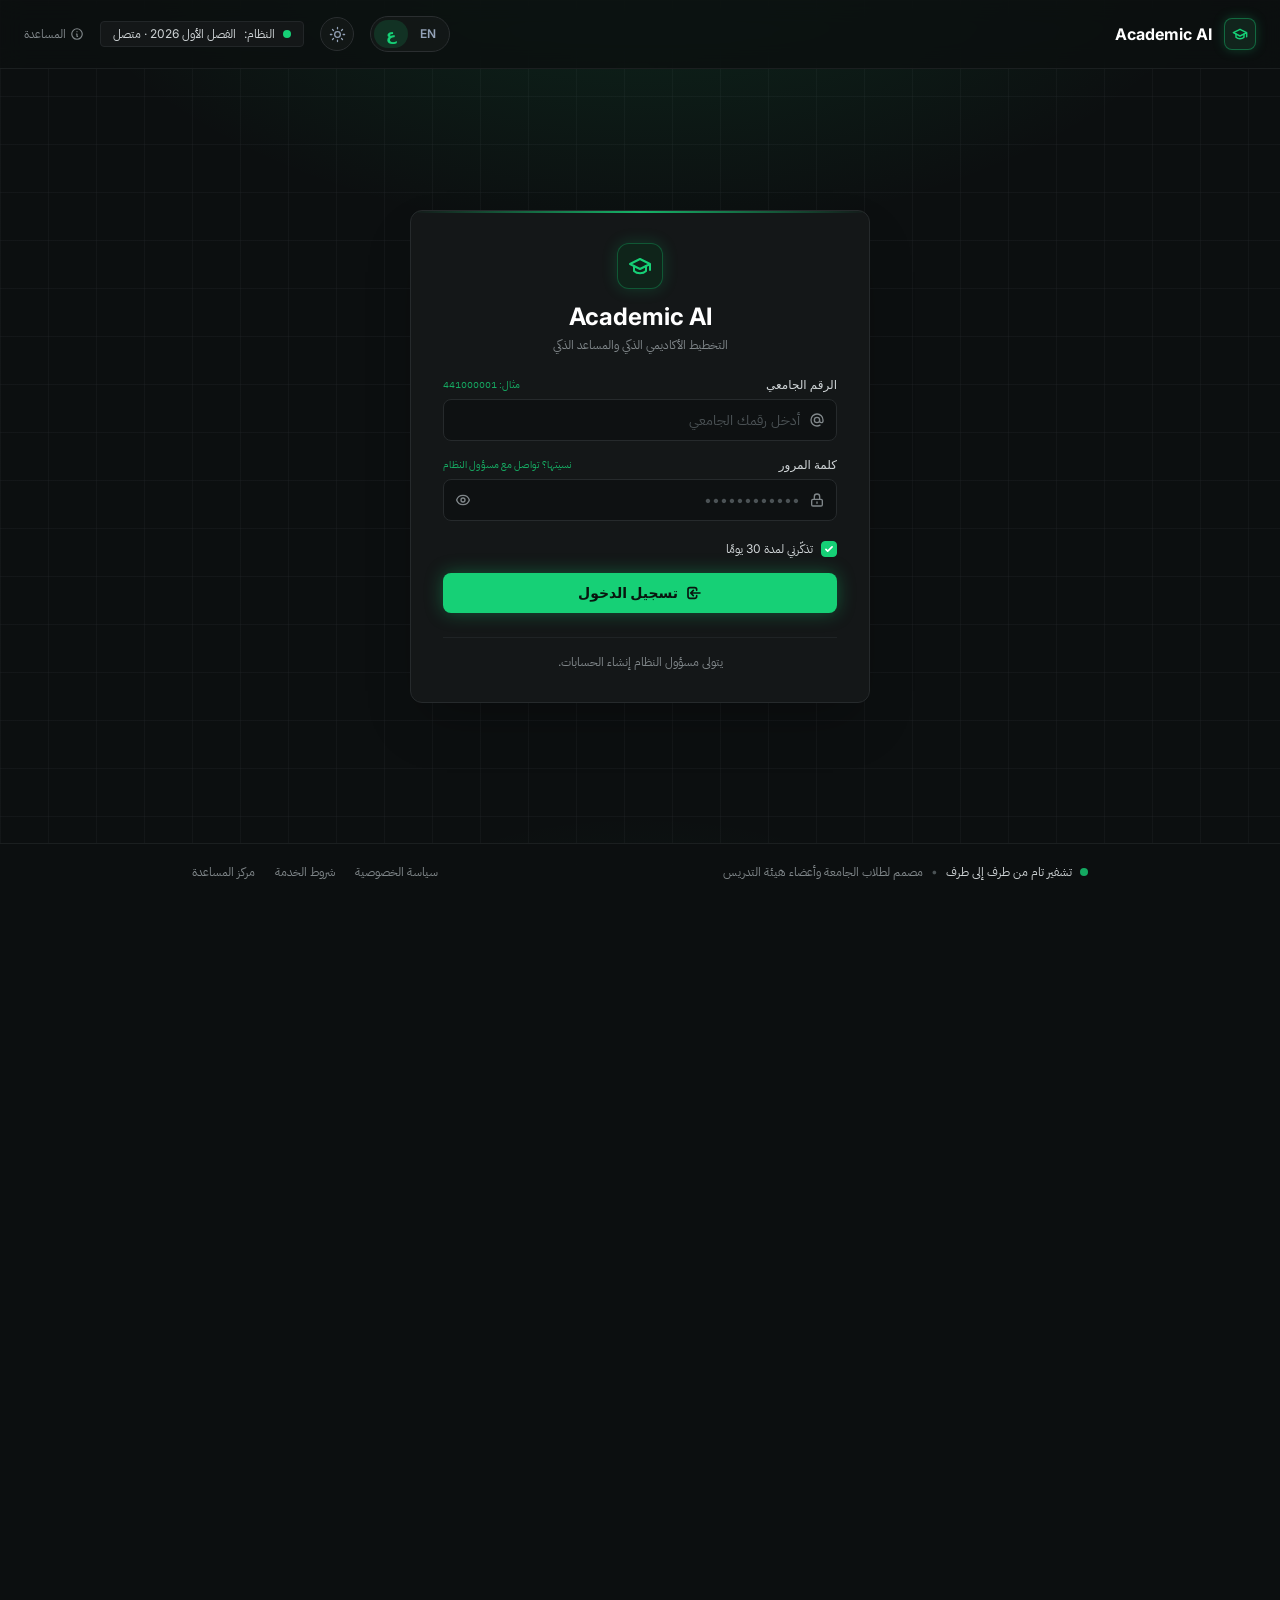
==== commit 17c3f9ff: "Add dark/light mode with a switch on every page - A sun/moon button next to the EN | ع switch toggle" ====
--- a/frontend/advisor-page/index.html
+++ b/frontend/advisor-page/index.html
@@ -3,14 +3,14 @@
 <head>
   <meta charset="UTF-8">
   <meta name="viewport" content="width=device-width, initial-scale=1.0">
-  <script src="../shared/i18n.js?v=1"></script>
-  <link rel="stylesheet" href="../shared/i18n.css?v=3">
+  <script src="../shared/i18n.js?v=2"></script>
+  <link rel="stylesheet" href="../shared/i18n.css?v=5">
   <title data-i18n="advisor.title">Academic AI - Advising</title>
 
   <link rel="preconnect" href="https://fonts.googleapis.com">
   <link rel="preconnect" href="https://fonts.gstatic.com" crossorigin>
   <link rel="stylesheet" href="https://fonts.googleapis.com/css2?family=Inter:wght@300;400;500;600;700;800&amp;family=JetBrains+Mono:wght@400;500;600&amp;family=IBM+Plex+Sans+Arabic:wght@400;500;600;700&amp;display=swap">
-  <link rel="stylesheet" href="style.css?v=6">
+  <link rel="stylesheet" href="style.css?v=9">
 </head>
 
 <body>
--- a/frontend/shared/i18n.css
+++ b/frontend/shared/i18n.css
@@ -78,3 +78,44 @@
 [dir="rtl"] input[dir="ltr"] {
   text-align: right;
 }
+
+/* ---------- theme button (sun / moon) ---------- */
+.theme-toggle {
+  display: inline-flex;
+  align-items: center;
+  justify-content: center;
+  flex-shrink: 0;
+  width: 34px;
+  height: 34px;
+  padding: 0;
+  border-radius: 9999px;
+  border: 1px solid #2a2e30;
+  background-color: rgba(21, 25, 26, 0.8);
+  color: #94a3b8;
+  cursor: pointer;
+  transition: color 0.15s ease, border-color 0.15s ease;
+}
+.theme-toggle svg { width: 17px; height: 17px; }
+.theme-toggle:hover { color: #16d076; border-color: rgba(22, 208, 118, 0.4); }
+.theme-toggle:focus-visible { outline: 2px solid #16d076; outline-offset: 2px; }
+
+@media (max-width: 480px) {
+  .theme-toggle { width: 30px; height: 30px; }
+}
+
+/* ---------- shared controls in light mode ---------- */
+[data-theme="light"] .lang-switch,
+[data-theme="light"] .theme-toggle {
+  border-color: #D3DCD6;
+  background-color: #FFFFFF;
+}
+[data-theme="light"] .lang-switch__btn,
+[data-theme="light"] .theme-toggle { color: #55655D; }
+[data-theme="light"] .lang-switch__btn:hover { color: #102019; }
+[data-theme="light"] .lang-switch__btn.is-active {
+  background-color: rgba(14, 143, 81, 0.12);
+  color: #07613A;
+}
+[data-theme="light"] .theme-toggle:hover { color: #07613A; border-color: rgba(14, 143, 81, 0.4); }
+[data-theme="light"] .lang-switch__btn:focus-visible,
+[data-theme="light"] .theme-toggle:focus-visible { outline-color: #07613A; }
--- a/frontend/advisor-page/style.css
+++ b/frontend/advisor-page/style.css
@@ -673,3 +673,71 @@
 [dir="rtl"] .btn,
 [dir="rtl"] .composer__hint { white-space: normal; }
 [dir="rtl"] .side-link { white-space: nowrap; }
+
+/* ---------- Light theme ---------- */
+:root[data-theme="light"] {
+  --primary: #07613A;            /* text / icons; fills restored below */
+  --primary-light: #0A6E42;
+  --primary-10: rgba(14, 143, 81, 0.1);
+  --primary-20: rgba(14, 143, 81, 0.2);
+  --primary-25: rgba(14, 143, 81, 0.15);
+  --primary-30: rgba(14, 143, 81, 0.3);
+  --primary-40: rgba(14, 143, 81, 0.4);
+
+  --bg: #F2F5F3;
+  --surface-dim-70: rgba(242, 245, 243, 0.85);
+  --card: #FFFFFF;
+  --logo-bg: #E3F4EB;
+
+  --border: #D3DCD6;
+  --border-40: rgba(211, 220, 214, 0.7);
+  --border-60: #E1E7E3;
+
+  --white: #102019;              /* strongest text */
+  --black: #06140D;              /* text on brand fill */
+  --gray-200: #1E2B24;
+  --gray-300: #3A4A42;
+  --gray-400: #55655D;
+  --gray-600: #5C6B64;
+  --danger: #B42318;
+  --danger-10: rgba(220, 38, 38, 0.1);
+  --danger-30: rgba(220, 38, 38, 0.3);
+  --warn: #9A6100;
+  --warn-10: rgba(217, 119, 6, 0.12);
+  --warn-30: rgba(217, 119, 6, 0.35);
+  --card-2: #EEF2EF;
+  --card-3: #E5EBE7;
+}
+
+[data-theme="light"] ::selection { background-color: #16d076; color: #06140D; }
+[data-theme="light"] .brand__logo { box-shadow: none; }
+[data-theme="light"] .input { background-color: #FFFFFF; }
+[data-theme="light"] .input::placeholder { color: #5C6B64; }
+
+/* Bright green fills keep dark text */
+[data-theme="light"] .btn--primary { background-color: #16d076; color: #06140D; box-shadow: 0 1px 2px rgba(16, 32, 25, 0.1); }
+[data-theme="light"] .btn--primary:not(:disabled):hover { background-color: #3ae395; }
+[data-theme="light"] .term-pill { background-color: rgba(255, 255, 255, 0.85); }
+[data-theme="light"] .term-pill::before { background-color: #16d076; }
+[data-theme="light"] .side-dot--new { background-color: #16d076; box-shadow: none; }
+
+/* Surfaces */
+[data-theme="light"] .sidebar { background-color: rgba(255, 255, 255, 0.7); }
+[data-theme="light"] .column { background-color: #F7F9F8; }
+[data-theme="light"] .stat,
+[data-theme="light"] .chat,
+[data-theme="light"] .ticket-row,
+[data-theme="light"] .board-card { box-shadow: 0 1px 2px rgba(16, 32, 25, 0.06), 0 8px 24px rgba(16, 32, 25, 0.08); }
+[data-theme="light"] .ticket-row.is-selected { background-color: rgba(14, 143, 81, 0.1); }
+[data-theme="light"] .msg__bubble { background-color: #EEF2EF; color: #1E2B24; }
+[data-theme="light"] .msg--staff .msg__bubble { background-color: rgba(14, 143, 81, 0.1); border-color: rgba(14, 143, 81, 0.25); }
+[data-theme="light"] .toast { background-color: #FFFFFF; box-shadow: 0 1px 2px rgba(16, 32, 25, 0.06), 0 8px 24px rgba(16, 32, 25, 0.12); }
+[data-theme="light"] .side-link:hover,
+[data-theme="light"] .icon-btn:hover { background-color: #EEF2EF; }
+[data-theme="light"] .btn--ghost:not(:disabled):hover { background-color: #EEF2EF; }
+
+/* Phones: tighter header so the language and theme buttons fit. */
+@media (max-width: 480px) {
+  .header { padding-inline: 12px; }
+  .header__left, .header__right { gap: 8px; }
+}
